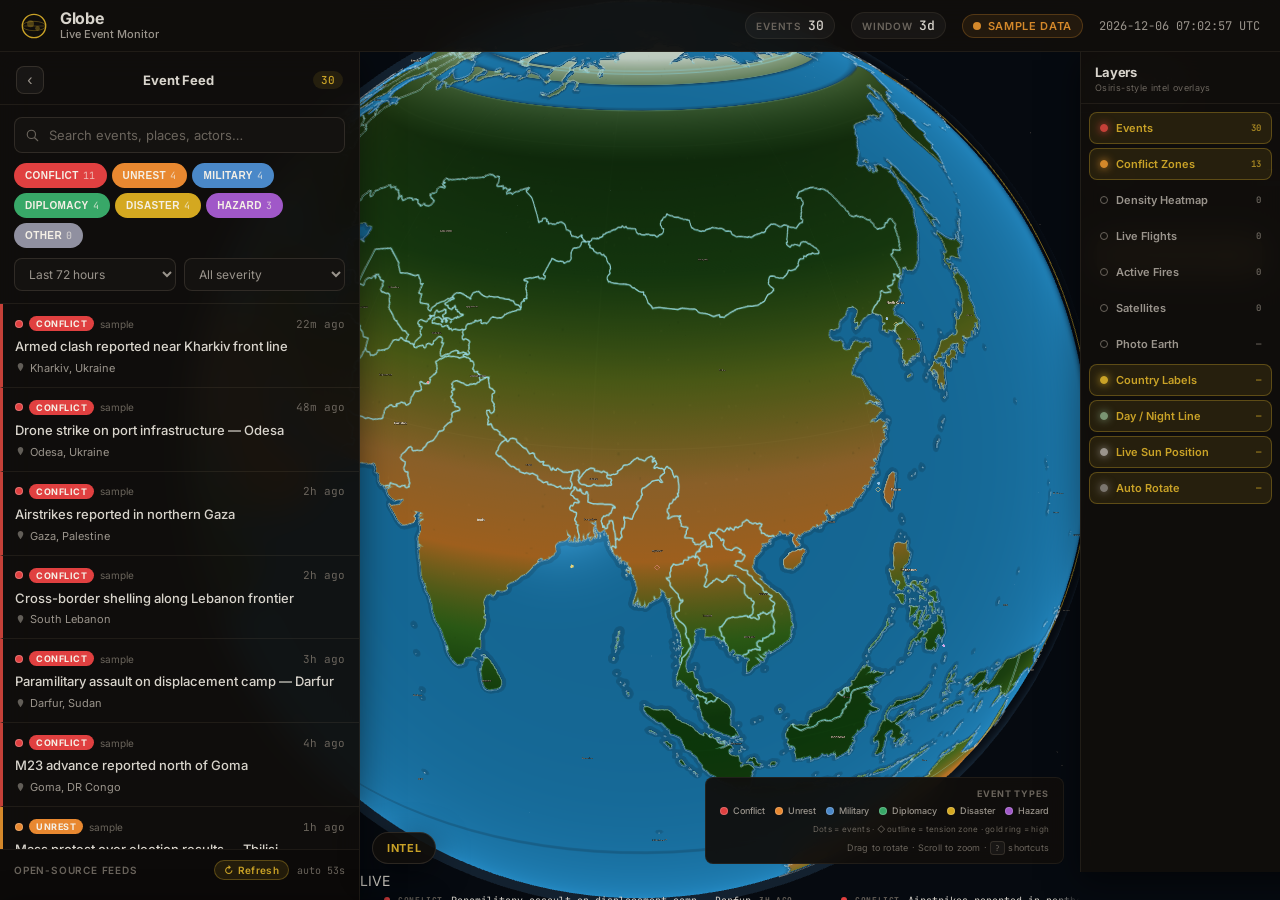
==== index.html @ 586cf048 "Add polish features and Osiris intel backends - Photo earth texture (offline 2K), collapsible feed s" ====
<!DOCTYPE html>
<html lang="en">
<head>
<meta charset="utf-8">
<meta name="viewport" content="width=device-width, initial-scale=1">
<meta name="description" content="Real-time 3D globe tracking global conflicts, disasters, and geopolitical events.">
<meta name="theme-color" content="#0c0b09">
<title>Globe — Live Event Monitor</title>
<link rel="icon" href="data:image/svg+xml,%3Csvg xmlns='http://www.w3.org/2000/svg' viewBox='0 0 32 32'%3E%3Ccircle cx='16' cy='16' r='14' fill='%23141210' stroke='%23b58a3a' stroke-width='1.5'/%3E%3Ccircle cx='12' cy='14' r='5' fill='%233d5a38'/%3E%3Ccircle cx='20' cy='12' r='3' fill='%233d5a38'/%3E%3Ccircle cx='18' cy='20' r='4' fill='%233d5a38'/%3E%3C/svg%3E">
<link rel="preconnect" href="https://fonts.googleapis.com">
<link rel="preconnect" href="https://fonts.gstatic.com" crossorigin>
<link href="https://fonts.googleapis.com/css2?family=Inter:wght@400;500;600;700&family=JetBrains+Mono:wght@400;500&display=swap" rel="stylesheet">
<link rel="stylesheet" href="/static/styles.css">
<script src="/static/vendor/topojson-client.min.js"></script>
<script type="importmap">
{ "imports": { "three": "/static/vendor/three.module.js" } }
</script>
</head>
<body>

<div id="scene"></div>

<header id="topbar">
  <div class="brand">
    <svg class="brand-icon" viewBox="0 0 24 24" aria-hidden="true">
      <circle cx="12" cy="12" r="10" fill="none" stroke="currentColor" stroke-width="1.2"/>
      <ellipse cx="12" cy="12" rx="10" ry="4" fill="none" stroke="currentColor" stroke-width="0.6" opacity="0.5"/>
      <path d="M2 12h20" stroke="currentColor" stroke-width="0.6" opacity="0.4"/>
      <circle cx="9" cy="10" r="3" fill="currentColor" opacity="0.35"/>
      <circle cx="15" cy="14" r="2" fill="currentColor" opacity="0.35"/>
    </svg>
    <div>
      <div id="wordmark">Globe</div>
      <div class="brand-sub">Live Event Monitor</div>
    </div>
  </div>
  <div id="topstats">
    <div class="stat-pill">
      <span class="label">Events</span>
      <b id="stat-count">0</b>
    </div>
    <div class="stat-pill">
      <span class="label">Window</span>
      <b id="stat-window">72h</b>
    </div>
    <div id="conn" class="connecting">
      <span class="dot"></span>
      <span class="conn-label">Connecting…</span>
    </div>
    <div id="clock"></div>
  </div>
</header>

<aside id="feed-panel">
  <div class="panel-head">
    <button id="feed-collapse" class="icon-btn" title="Collapse feed ([)">‹</button>
    <span class="panel-title">Event Feed</span>
    <span id="feed-count" class="panel-badge">0</span>
  </div>
  <div id="feed-controls">
    <div class="search-wrap">
      <svg class="search-icon" viewBox="0 0 20 20" aria-hidden="true"><circle cx="8.5" cy="8.5" r="5.5" fill="none" stroke="currentColor" stroke-width="1.5"/><path d="M13 13l4 4" stroke="currentColor" stroke-width="1.5" stroke-linecap="round"/></svg>
      <input id="search" type="text" placeholder="Search events, places, actors…" spellcheck="false" autocomplete="off">
      <button id="search-clear" class="search-clear" hidden aria-label="Clear search">×</button>
    </div>
    <div class="chip-row" id="cat-chips"></div>
    <div class="select-row">
      <select id="sel-window" title="Time window">
        <option value="6">Last 6 hours</option>
        <option value="24">Last 24 hours</option>
        <option value="72" selected>Last 72 hours</option>
        <option value="168">Last 7 days</option>
      </select>
      <select id="sel-sev" title="Minimum severity">
        <option value="0" selected>All severity</option>
        <option value="0.45">Medium+</option>
        <option value="0.7">High only</option>
      </select>
    </div>
  </div>
  <div id="feed"></div>
  <footer id="ingest-bar">
    <div class="ingest-head">
      <span class="label">Open-source feeds</span>
      <div class="ingest-actions">
        <button id="refresh-now" class="refresh-btn" title="Pull all feeds now (GDELT, USGS, GDACS, RSS)">↻ Refresh</button>
        <span id="refresh-timer" class="refresh-timer">auto 60s</span>
      </div>
    </div>
    <div id="ingest-channels"></div>
  </footer>
</aside>

<aside id="detail">
  <header>
    <span class="panel-title">Event Detail</span>
    <button id="detail-close" title="Close (Esc)">
      <svg viewBox="0 0 20 20" aria-hidden="true"><path d="M5 5l10 10M15 5L5 15" stroke="currentColor" stroke-width="1.5" stroke-linecap="round"/></svg>
    </button>
  </header>
  <div id="detail-body">
    <div id="detail-badges"></div>
    <div id="detail-title"></div>
    <div class="sevbar-wrap">
      <div class="sevbar-labels"><span>Low</span><span id="detail-sev-text">—</span><span>High</span></div>
      <div class="sevbar" id="detail-sev"></div>
    </div>
    <div id="detail-summary"></div>
    <dl class="kv" id="detail-kv"></dl>
    <a id="detail-link" href="#" target="_blank" rel="noopener">
      Read source article
      <svg viewBox="0 0 16 16" aria-hidden="true"><path d="M4 12L12 4M7 4h5v5" fill="none" stroke="currentColor" stroke-width="1.3" stroke-linecap="round" stroke-linejoin="round"/></svg>
    </a>
    <div id="related-block" class="related-block" hidden>
      <div class="related-head">Related Events</div>
      <div id="related-list" class="related-list"></div>
    </div>
  </div>
</aside>

<button id="feed-expand" class="feed-expand" hidden title="Expand feed ([)">› Event Feed</button>

<aside id="intel-panel">
  <div class="intel-head">
    <span class="panel-title">Intel Desk</span>
    <button id="intel-close" class="icon-btn" title="Close">×</button>
  </div>
  <div class="intel-tabs">
    <button class="intel-tab on" data-tab="cctv">CCTV</button>
    <button class="intel-tab" data-tab="youtube">YouTube</button>
    <button class="intel-tab" data-tab="recon">RECON</button>
  </div>
  <div id="intel-cctv" class="intel-pane on">
    <div id="cctv-list" class="intel-list"></div>
    <div id="cctv-viewer" class="intel-viewer">
      <div class="viewer-placeholder">Select a camera feed</div>
    </div>
  </div>
  <div id="intel-youtube" class="intel-pane">
    <div id="youtube-list" class="intel-list"></div>
    <div id="youtube-viewer" class="intel-viewer">
      <div class="viewer-placeholder">Select a live news stream</div>
    </div>
  </div>
  <div id="intel-recon" class="intel-pane">
    <form id="recon-form" class="recon-form">
      <input id="recon-host" type="text" placeholder="hostname or IP" spellcheck="false" autocomplete="off">
      <select id="recon-action">
        <option value="dns">DNS lookup</option>
        <option value="headers">HTTP headers</option>
        <option value="ports">Port scan</option>
        <option value="all">Full recon</option>
      </select>
      <button type="submit">Run</button>
    </form>
    <pre id="recon-output" class="recon-output">Enter a host to probe.</pre>
  </div>
</aside>

<button id="intel-open" class="intel-open" title="Intel desk (i)">Intel</button>

<aside id="layer-panel">
  <div class="layer-head">
    <span class="panel-title">Layers</span>
    <span class="layer-hint">Osiris-style intel overlays</span>
  </div>
  <div id="layer-list"></div>
</aside>

<div id="hud">
  <div id="legend">
    <div class="legend-title">Event Types</div>
    <div class="legend-items legend-cats">
      <span class="leg-item"><i class="swatch cat-conflict"></i> Conflict</span>
      <span class="leg-item"><i class="swatch cat-unrest"></i> Unrest</span>
      <span class="leg-item"><i class="swatch cat-military"></i> Military</span>
      <span class="leg-item"><i class="swatch cat-diplomacy"></i> Diplomacy</span>
      <span class="leg-item"><i class="swatch cat-disaster"></i> Disaster</span>
      <span class="leg-item"><i class="swatch cat-hazard"></i> Hazard</span>
    </div>
    <div class="legend-note">Dots = events · ◇ outline = tension zone · gold ring = high</div>
    <div class="legend-hint">Drag to rotate · Scroll to zoom · <kbd>?</kbd> shortcuts</div>
  </div>
</div>

<div id="ticker-bar">
  <div class="ticker-label">LIVE</div>
  <div class="ticker-track">
    <div id="ticker-content" class="ticker-content"></div>
  </div>
</div>

<div id="shortcuts-modal" hidden>
  <div class="shortcuts-backdrop"></div>
  <div class="shortcuts-card">
    <header>
      <span class="panel-title">Keyboard Shortcuts</span>
      <button id="shortcuts-close" aria-label="Close">×</button>
    </header>
    <dl id="shortcuts-list"></dl>
    <p class="shortcuts-foot">Press <kbd>?</kbd> or <kbd>Esc</kbd> to close</p>
  </div>
</div>

<div id="tooltip">
  <div class="tt-badges"></div>
  <div class="tt-title"></div>
  <div class="tt-meta"></div>
</div>

<div id="loading">
  <div class="loader-ring"></div>
  <div class="loader-text">Initializing globe</div>
  <div class="loader-step" id="loader-step">Loading cartography…</div>
</div>

<script type="module" src="/static/app.js"></script>
</body>
</html>
---- static/styles.css ----
:root {
  --bg: #0c0b09;
  --bg-elevated: #141210;
  --surface: rgba(16, 14, 12, 0.94);
  --surface-solid: #181614;
  --border: rgba(220, 200, 170, 0.08);
  --border-strong: rgba(220, 200, 170, 0.14);
  --text: #d8d4cc;
  --text-secondary: #9a948c;
  --text-faint: #6a645c;
  --accent: #c9a227;
  --accent-dim: rgba(201, 162, 39, 0.12);
  --red: #c44038;
  --orange: #d4882a;
  --live: #6a9a6e;
  --brass: #b58a3a;
  --sans: 'Inter', system-ui, -apple-system, sans-serif;
  --mono: 'JetBrains Mono', ui-monospace, monospace;
  --radius: 8px;
  --radius-pill: 20px;
  --shadow: 0 8px 32px rgba(0, 0, 0, 0.5);
  /* category palette — earth tones, no neon blue/purple */
  --cat-conflict: #e04040;
  --cat-unrest: #e88830;
  --cat-military: #4a88c8;
  --cat-diplomacy: #38a868;
  --cat-disaster: #d4a820;
  --cat-hazard: #a058c8;
  --cat-other: #9090a0;
}

* { margin: 0; padding: 0; box-sizing: border-box; }

html, body {
  height: 100%;
  overflow: hidden;
  background: var(--bg);
  color: var(--text);
  font-family: var(--sans);
  font-size: 14px;
  -webkit-font-smoothing: antialiased;
}

#scene { position: fixed; inset: 0; }
#scene canvas { display: block; cursor: grab; }
#scene canvas:active { cursor: grabbing; }

.label {
  font-size: 10px;
  font-weight: 600;
  letter-spacing: 0.08em;
  text-transform: uppercase;
  color: var(--text-faint);
}

/* ── Header ── */
#topbar {
  position: fixed; top: 0; left: 0; right: 0; height: 52px;
  display: flex; align-items: center; justify-content: space-between;
  padding: 0 20px;
  background: var(--surface);
  backdrop-filter: blur(16px);
  -webkit-backdrop-filter: blur(16px);
  border-bottom: 1px solid var(--border);
  z-index: 20;
}

.brand { display: flex; align-items: center; gap: 12px; }
.brand-icon { width: 28px; height: 28px; color: var(--accent); }
#wordmark { font-size: 16px; font-weight: 700; letter-spacing: -0.02em; color: var(--text); line-height: 1.1; }
.brand-sub { font-size: 11px; color: var(--text-secondary); font-weight: 500; }

#topstats { display: flex; align-items: center; gap: 16px; }
.stat-pill {
  display: flex; align-items: baseline; gap: 6px;
  padding: 4px 10px; border-radius: var(--radius-pill);
  background: rgba(255,255,255,0.04); border: 1px solid var(--border);
}
.stat-pill b { font-family: var(--mono); font-size: 13px; font-weight: 500; color: var(--text); }

#clock {
  font-family: var(--mono); font-size: 12px; color: var(--text-secondary);
  font-variant-numeric: tabular-nums; min-width: 148px; text-align: right;
}

#conn { display: flex; align-items: center; gap: 7px; padding: 4px 10px; border-radius: var(--radius-pill); }
#conn .dot { width: 8px; height: 8px; border-radius: 50%; background: var(--text-faint); flex-shrink: 0; }
#conn .conn-label { font-size: 11px; font-weight: 600; letter-spacing: 0.06em; text-transform: uppercase; color: var(--text-secondary); }
#conn.live { background: rgba(106, 154, 110, 0.1); border: 1px solid rgba(106, 154, 110, 0.28); }
#conn.live .dot { background: var(--live); box-shadow: 0 0 6px rgba(106, 154, 110, 0.5); }
#conn.live .conn-label { color: var(--live); }
#conn.sample { background: rgba(212, 136, 42, 0.1); border: 1px solid rgba(212, 136, 42, 0.28); }
#conn.sample .dot { background: var(--orange); }
#conn.sample .conn-label { color: var(--orange); }
#conn.connecting .dot { animation: pulse 1.4s ease-in-out infinite; }
@keyframes pulse { 0%, 100% { opacity: 0.3; transform: scale(0.85); } 50% { opacity: 1; transform: scale(1); } }

/* ── Feed panel ── */
#feed-panel {
  position: fixed; top: 52px; left: 0; bottom: 0; width: 360px;
  display: flex; flex-direction: column;
  background: var(--surface);
  backdrop-filter: blur(16px);
  -webkit-backdrop-filter: blur(16px);
  border-right: 1px solid var(--border);
  z-index: 10;
  box-shadow: var(--shadow);
  transition: transform 0.28s cubic-bezier(0.4, 0, 0.2, 1);
}
body.feed-collapsed #feed-panel { transform: translateX(-100%); pointer-events: none; }

.icon-btn {
  width: 28px; height: 28px; border-radius: var(--radius);
  border: 1px solid var(--border-strong); background: rgba(255,255,255,0.04);
  color: var(--text-secondary); font-size: 16px; line-height: 1; cursor: pointer;
  flex-shrink: 0;
}
.icon-btn:hover { color: var(--text); background: rgba(255,255,255,0.08); }

.feed-expand {
  position: fixed; top: 64px; left: 0; z-index: 11;
  padding: 8px 12px 8px 8px; border-radius: 0 var(--radius-pill) var(--radius-pill) 0;
  background: var(--surface); border: 1px solid var(--border); border-left: none;
  color: var(--accent); font: inherit; font-size: 11px; font-weight: 600;
  cursor: pointer; box-shadow: var(--shadow);
}
.feed-expand:hover { background: var(--accent-dim); }

.panel-head {
  display: flex; align-items: center; justify-content: space-between;
  padding: 14px 16px 10px;
  border-bottom: 1px solid var(--border);
}
.panel-title { font-size: 13px; font-weight: 700; color: var(--text); letter-spacing: -0.01em; }
.panel-badge {
  font-family: var(--mono); font-size: 11px; font-weight: 500;
  padding: 2px 8px; border-radius: var(--radius-pill);
  background: var(--accent-dim); color: var(--accent);
}

#feed-controls { padding: 12px 14px; border-bottom: 1px solid var(--border); display: flex; flex-direction: column; gap: 10px; }

.search-wrap { position: relative; display: flex; align-items: center; }
.search-icon {
  position: absolute; left: 11px; width: 15px; height: 15px;
  color: var(--text-faint); pointer-events: none;
}
#search {
  width: 100%; padding: 9px 32px 9px 34px;
  border-radius: var(--radius);
  background: var(--bg-elevated); border: 1px solid var(--border-strong);
  color: var(--text); font: inherit; font-size: 13px; outline: none;
  transition: border-color 0.15s, box-shadow 0.15s;
}
#search:focus { border-color: var(--accent); box-shadow: 0 0 0 3px var(--accent-dim); }
#search::placeholder { color: var(--text-faint); }
.search-clear {
  position: absolute; right: 8px;
  width: 22px; height: 22px; border: none; border-radius: 50%;
  background: rgba(255,255,255,0.08); color: var(--text-secondary);
  font-size: 16px; line-height: 1; cursor: pointer;
}
.search-clear:hover { background: rgba(255,255,255,0.1); color: var(--text); }

.chip-row { display: flex; flex-wrap: wrap; gap: 5px; }
.chip {
  padding: 5px 10px; cursor: pointer; user-select: none;
  border-radius: var(--radius-pill);
  border: 1px solid var(--border-strong);
  color: var(--text-secondary);
  font-size: 10px; font-weight: 600; letter-spacing: 0.04em; text-transform: uppercase;
  background: transparent; transition: all 0.15s;
}
.chip:hover { border-color: var(--accent); color: var(--text); }
.chip.on { color: #f5f0e6; border-color: transparent; }
.chip .n { opacity: 0.7; margin-left: 4px; font-family: var(--mono); font-weight: 400; }
.chip[data-cat="conflict"].on { background: var(--cat-conflict); }
.chip[data-cat="unrest"].on { background: var(--cat-unrest); }
.chip[data-cat="military"].on { background: var(--cat-military); }
.chip[data-cat="diplomacy"].on { background: var(--cat-diplomacy); }
.chip[data-cat="disaster"].on { background: var(--cat-disaster); }
.chip[data-cat="hazard"].on { background: var(--cat-hazard); }
.chip[data-cat="other"].on { background: var(--cat-other); }

.select-row { display: flex; gap: 8px; }
.select-row select {
  flex: 1; padding: 7px 10px; border-radius: var(--radius);
  background: var(--bg-elevated); border: 1px solid var(--border-strong);
  color: var(--text-secondary); font: inherit; font-size: 12px; outline: none; cursor: pointer;
}
.select-row select:focus { border-color: var(--accent); }

#feed { flex: 1; overflow-y: auto; overscroll-behavior: contain; }
#feed::-webkit-scrollbar { width: 6px; }
#feed::-webkit-scrollbar-thumb { background: var(--border-strong); border-radius: 3px; }

.feed-item {
  padding: 12px 14px 12px 12px;
  border-bottom: 1px solid var(--border);
  border-left: 3px solid transparent;
  cursor: pointer; transition: background 0.12s;
}
.feed-item:hover { background: rgba(255, 255, 255, 0.03); }
.feed-item.selected { background: var(--accent-dim); border-left-color: var(--accent); }
.feed-item .row-top { display: flex; align-items: center; gap: 6px; margin-bottom: 6px; flex-wrap: wrap; }
.feed-item .cat-badge {
  font-size: 9px; font-weight: 700; letter-spacing: 0.06em; text-transform: uppercase;
  padding: 2px 7px; border-radius: var(--radius-pill); color: #f5f0e6;
}
.feed-item .sev-dot { width: 8px; height: 8px; flex-shrink: 0; border-radius: 50%; border: 1px solid rgba(255,255,255,0.25); }
.ticker-item .t-sev { width: 6px; height: 6px; display: inline-block; border-radius: 50%; }
.feed-item .meta-time { font-size: 11px; color: var(--text-faint); font-family: var(--mono); margin-left: auto; }
.feed-item .meta-src { font-size: 10px; color: var(--text-faint); }
.feed-item .title { font-size: 13px; line-height: 1.45; color: var(--text); font-weight: 500; }
.feed-item .place { font-size: 11px; color: var(--text-secondary); margin-top: 5px; display: flex; align-items: center; gap: 4px; }
.feed-item .place svg { width: 11px; height: 11px; opacity: 0.6; flex-shrink: 0; }
.feed-item.sev-high { border-left-color: var(--red); }
.feed-item.sev-mid { border-left-color: var(--orange); }
.feed-item.sev-low { border-left-color: var(--brass); }

#feed .empty {
  padding: 40px 20px; text-align: center; color: var(--text-faint); font-size: 13px; line-height: 1.6;
}
#feed .empty strong { display: block; color: var(--text-secondary); font-weight: 600; margin-bottom: 4px; }

#ingest-bar {
  padding: 10px 14px 12px;
  border-top: 1px solid var(--border);
  background: rgba(0,0,0,0.2);
}
.ingest-head { display: flex; justify-content: space-between; align-items: center; margin-bottom: 8px; }
.ingest-actions { display: flex; align-items: center; gap: 8px; }
.refresh-btn {
  padding: 3px 9px; border-radius: var(--radius-pill);
  background: rgba(201, 162, 39, 0.12); border: 1px solid rgba(201, 162, 39, 0.35);
  color: var(--accent); font: inherit; font-size: 10px; font-weight: 600;
  letter-spacing: 0.03em; cursor: pointer; transition: all 0.15s;
}
.refresh-btn:hover:not(:disabled) { background: rgba(201, 162, 39, 0.22); border-color: var(--accent); }
.refresh-btn:disabled { opacity: 0.5; cursor: wait; }
.refresh-timer { font-family: var(--mono); font-size: 10px; color: var(--text-faint); }
#ingest-channels { display: flex; gap: 5px; flex-wrap: wrap; }
.ingest-chip {
  font-size: 9px; font-weight: 600; letter-spacing: 0.04em; text-transform: uppercase;
  padding: 3px 7px; border-radius: var(--radius-pill);
  background: rgba(255,255,255,0.04); border: 1px solid var(--border);
  color: var(--text-faint);
}
.ingest-chip.ok { color: var(--live); border-color: rgba(106,154,110,0.35); }
.ingest-chip.err { color: var(--red); border-color: rgba(196,64,56,0.35); }

/* ── Detail panel ── */
#detail {
  position: fixed; top: 52px; right: 200px; bottom: 28px; width: 380px;
  background: var(--surface);
  backdrop-filter: blur(16px);
  -webkit-backdrop-filter: blur(16px);
  border-left: 1px solid var(--border);
  z-index: 15;
  transform: translateX(100%);
  transition: transform 0.28s cubic-bezier(0.4, 0, 0.2, 1);
  display: flex; flex-direction: column;
  box-shadow: var(--shadow);
}
#detail.open { transform: translateX(0); }
#detail header {
  display: flex; align-items: center; justify-content: space-between;
  padding: 14px 16px; border-bottom: 1px solid var(--border);
}
#detail-close {
  width: 32px; height: 32px; border-radius: var(--radius);
  background: rgba(255,255,255,0.05); border: 1px solid var(--border-strong);
  color: var(--text-secondary); cursor: pointer;
  display: flex; align-items: center; justify-content: center;
  transition: all 0.15s;
}
#detail-close svg { width: 16px; height: 16px; }
#detail-close:hover { background: rgba(255,255,255,0.08); color: var(--text); }

#detail-body { padding: 18px 16px; overflow-y: auto; display: flex; flex-direction: column; gap: 16px; flex: 1; }
#detail-badges { display: flex; gap: 6px; flex-wrap: wrap; }
.badge {
  font-size: 10px; font-weight: 700; letter-spacing: 0.05em; text-transform: uppercase;
  padding: 4px 10px; border-radius: var(--radius-pill); color: #f5f0e6;
}
.badge.channel { background: rgba(220,200,170,0.08); color: var(--text-secondary); font-weight: 600; }
#detail-title { font-size: 17px; line-height: 1.4; font-weight: 700; color: var(--text); letter-spacing: -0.02em; }
#detail-summary { font-size: 13px; line-height: 1.65; color: var(--text-secondary); }

.sevbar-wrap { display: flex; flex-direction: column; gap: 5px; }
.sevbar-labels { display: flex; justify-content: space-between; font-size: 10px; color: var(--text-faint); text-transform: uppercase; letter-spacing: 0.06em; }
#detail-sev-text { font-family: var(--mono); font-weight: 500; color: var(--text); }
.sevbar { height: 5px; background: rgba(255,255,255,0.06); border-radius: 3px; position: relative; overflow: hidden; }
.sevbar i { position: absolute; inset: 0 auto 0 0; display: block; border-radius: 3px; transition: width 0.3s ease; }

.kv { display: grid; grid-template-columns: 88px 1fr; gap: 8px 12px; font-size: 12px; }
.kv dt { color: var(--text-faint); text-transform: uppercase; letter-spacing: 0.06em; font-size: 10px; font-weight: 600; padding-top: 2px; }
.kv dd { color: var(--text); word-break: break-word; line-height: 1.4; }

#detail-link {
  display: inline-flex; align-items: center; gap: 8px;
  padding: 10px 16px; margin-top: 4px; align-self: flex-start;
  border-radius: var(--radius);
  background: var(--brass); color: #0c0b09;
  text-decoration: none; font-size: 12px; font-weight: 600;
  transition: background 0.15s, transform 0.1s;
}
#detail-link svg { width: 14px; height: 14px; }
#detail-link:hover { background: var(--accent); transform: translateY(-1px); }

.related-block { border-top: 1px solid var(--border); padding-top: 12px; }
.related-head {
  font-size: 10px; font-weight: 700; letter-spacing: 0.08em;
  text-transform: uppercase; color: var(--text-faint); margin-bottom: 8px;
}
.related-list { display: flex; flex-direction: column; gap: 6px; }
.related-item {
  padding: 8px 10px; border-radius: var(--radius);
  background: rgba(255,255,255,0.03); border: 1px solid var(--border);
  cursor: pointer; transition: background 0.12s;
}
.related-item:hover { background: var(--accent-dim); border-color: rgba(201,162,39,0.25); }
.related-item .r-title { font-size: 11px; font-weight: 600; color: var(--text); line-height: 1.35; }
.related-item .r-meta { font-size: 9px; color: var(--text-faint); margin-top: 3px; font-family: var(--mono); }

/* ── Layer panel (Osiris-style) ── */
#layer-panel {
  position: fixed; top: 52px; right: 0; bottom: 28px; width: 200px;
  display: flex; flex-direction: column;
  background: var(--surface); backdrop-filter: blur(16px);
  border-left: 1px solid var(--border);
  z-index: 15; pointer-events: auto;
}
.layer-head {
  padding: 12px 14px 10px;
  border-bottom: 1px solid var(--border);
  display: flex; flex-direction: column; gap: 2px;
}
.layer-hint { font-size: 9px; color: var(--text-faint); letter-spacing: 0.04em; }
#layer-list {
  padding: 8px; display: flex; flex-direction: column; gap: 4px;
  overflow-y: auto;
}
.layer-btn {
  display: flex; align-items: center; gap: 8px;
  width: 100%; padding: 8px 10px; border-radius: var(--radius);
  background: transparent; border: 1px solid transparent;
  color: var(--text-secondary); font: inherit; font-size: 11px; font-weight: 600;
  cursor: pointer; text-align: left; transition: all 0.15s;
}
.layer-btn:hover { background: rgba(255,255,255,0.04); border-color: var(--border); color: var(--text); }
.layer-btn.on { background: var(--accent-dim); border-color: rgba(201,162,39,0.35); color: var(--accent); }
.layer-dot {
  width: 8px; height: 8px; border-radius: 50%; flex-shrink: 0;
  border: 1.5px solid var(--text-faint); transition: all 0.15s;
}
.layer-btn.on .layer-dot {
  background: currentColor; border-color: currentColor;
  box-shadow: 0 0 8px currentColor;
}
.layer-btn .layer-name { flex: 1; }
.layer-btn .layer-count {
  font-family: var(--mono); font-size: 9px; color: var(--text-faint);
  font-variant-numeric: tabular-nums;
}
.layer-btn.on .layer-count { color: var(--accent); opacity: 0.8; }

/* ── HUD ── */
#hud {
  position: fixed; right: 216px; bottom: 36px; z-index: 5;
  display: flex; flex-direction: column; align-items: flex-end; gap: 10px;
  pointer-events: none;
}
#hud > * { pointer-events: auto; }

#legend {
  padding: 10px 14px; border-radius: var(--radius);
  background: var(--surface); backdrop-filter: blur(12px);
  border: 1px solid var(--border);
  display: flex; flex-direction: column; gap: 6px; align-items: flex-end;
}
.legend-title { font-size: 9px; font-weight: 700; letter-spacing: 0.1em; text-transform: uppercase; color: var(--text-faint); }
.legend-items { display: flex; gap: 10px; flex-wrap: wrap; justify-content: flex-end; }
.legend-cats { margin-bottom: 2px; }
.legend-note { font-size: 8px; color: var(--text-faint); letter-spacing: 0.03em; }
.leg-item { display: flex; align-items: center; gap: 5px; font-size: 9px; color: var(--text-secondary); font-weight: 500; }
.swatch { width: 8px; height: 8px; display: inline-block; flex-shrink: 0; border-radius: 50%; border: 1px solid rgba(255,255,255,0.2); }
.swatch.cat-conflict { background: var(--cat-conflict); }
.swatch.cat-unrest { background: var(--cat-unrest); }
.swatch.cat-military { background: var(--cat-military); }
.swatch.cat-diplomacy { background: var(--cat-diplomacy); }
.swatch.cat-disaster { background: var(--cat-disaster); }
.swatch.cat-hazard { background: var(--cat-hazard); }
.legend-hint { font-size: 9px; color: var(--text-faint); letter-spacing: 0.02em; margin-top: 2px; }
.legend-hint kbd {
  font-family: var(--mono); font-size: 8px; padding: 1px 4px;
  border-radius: 3px; border: 1px solid var(--border-strong);
  background: rgba(255,255,255,0.04);
}

/* ── Intel desk ── */
#intel-panel {
  position: fixed; left: 0; bottom: 28px; width: 420px; max-width: calc(100vw - 220px);
  height: 280px; z-index: 16;
  display: flex; flex-direction: column;
  background: var(--surface); backdrop-filter: blur(16px);
  border: 1px solid var(--border-strong); border-left: none;
  border-radius: 0 var(--radius) 0 0;
  box-shadow: var(--shadow);
  transform: translateY(calc(100% + 28px));
  transition: transform 0.28s cubic-bezier(0.4, 0, 0.2, 1);
}
body.feed-collapsed #intel-panel { left: 0; }
#intel-panel.open { transform: translateY(0); }
.intel-head {
  display: flex; align-items: center; justify-content: space-between;
  padding: 10px 12px; border-bottom: 1px solid var(--border);
}
.intel-tabs { display: flex; gap: 4px; padding: 8px 10px; border-bottom: 1px solid var(--border); }
.intel-tab {
  flex: 1; padding: 6px 8px; border-radius: var(--radius);
  border: 1px solid transparent; background: transparent;
  color: var(--text-secondary); font: inherit; font-size: 10px; font-weight: 700;
  letter-spacing: 0.06em; text-transform: uppercase; cursor: pointer;
}
.intel-tab.on { background: var(--accent-dim); border-color: rgba(201,162,39,0.3); color: var(--accent); }
.intel-pane { display: none; flex: 1; min-height: 0; overflow: hidden; }
.intel-pane.on { display: flex; flex-direction: column; }
#intel-cctv.on, #intel-youtube.on { display: grid; grid-template-columns: 140px 1fr; }
.intel-list { overflow-y: auto; border-right: 1px solid var(--border); }
.intel-list button {
  display: block; width: 100%; text-align: left; padding: 8px 10px;
  border: none; border-bottom: 1px solid var(--border);
  background: transparent; color: var(--text-secondary);
  font: inherit; font-size: 10px; cursor: pointer;
}
.intel-list button:hover { background: rgba(255,255,255,0.04); color: var(--text); }
.intel-list button.on { background: var(--accent-dim); color: var(--accent); }
.intel-viewer { position: relative; background: #000; min-height: 0; }
.intel-viewer iframe { width: 100%; height: 100%; border: none; }
.viewer-placeholder {
  position: absolute; inset: 0; display: flex; align-items: center; justify-content: center;
  font-size: 11px; color: var(--text-faint);
}
.recon-form {
  display: flex; gap: 6px; padding: 10px; border-bottom: 1px solid var(--border);
}
.recon-form input, .recon-form select {
  flex: 1; padding: 7px 10px; border-radius: var(--radius);
  background: var(--bg-elevated); border: 1px solid var(--border-strong);
  color: var(--text); font: inherit; font-size: 12px;
}
.recon-form button {
  padding: 7px 14px; border-radius: var(--radius); border: none;
  background: var(--brass); color: #0c0b09; font: inherit; font-size: 11px; font-weight: 700; cursor: pointer;
}
.recon-output {
  flex: 1; margin: 0; padding: 10px 12px; overflow: auto;
  font-family: var(--mono); font-size: 10px; line-height: 1.5;
  color: var(--text-secondary); white-space: pre-wrap; word-break: break-word;
}
.intel-open {
  position: fixed; left: 372px; bottom: 36px; z-index: 14;
  padding: 8px 14px; border-radius: var(--radius-pill);
  background: var(--surface); border: 1px solid var(--border-strong);
  color: var(--accent); font: inherit; font-size: 11px; font-weight: 700;
  letter-spacing: 0.06em; text-transform: uppercase; cursor: pointer;
  box-shadow: var(--shadow);
}
body.feed-collapsed .intel-open { left: 12px; }
.intel-open:hover { background: var(--accent-dim); }

/* ── News ticker ── */
#ticker-bar {
  position: fixed; left: 360px; right: 200px; bottom: 0; height: 28px;
  transition: left 0.28s cubic-bezier(0.4, 0, 0.2, 1);
}
body.feed-collapsed #ticker-bar { left: 0; }
  display: flex; align-items: stretch;
  background: rgba(8, 7, 6, 0.94); backdrop-filter: blur(12px);
  border-top: 1px solid rgba(201, 162, 39, 0.25);
  z-index: 18; overflow: hidden;
}
.ticker-label {
  flex-shrink: 0; display: flex; align-items: center;
  padding: 0 12px; font-size: 9px; font-weight: 700; letter-spacing: 0.12em;
  color: var(--accent); border-right: 1px solid rgba(201, 162, 39, 0.2);
  background: rgba(0,0,0,0.35);
}
.ticker-track {
  flex: 1; overflow: hidden;
  mask-image: linear-gradient(to right, transparent, black 4%, black 96%, transparent);
}
.ticker-content {
  display: inline-flex; align-items: center; height: 100%;
  white-space: nowrap; animation: ticker-scroll 80s linear infinite;
  font-family: var(--mono); font-size: 10px; color: var(--text-secondary);
}
.ticker-content:hover { animation-play-state: paused; }
.ticker-item {
  display: inline-flex; align-items: center; gap: 8px; padding: 0 24px;
}
.ticker-item .t-sev {
  width: 6px; height: 6px; border-radius: 50%; flex-shrink: 0;
}
.ticker-item .t-cat {
  font-size: 8px; font-weight: 700; letter-spacing: 0.08em;
  text-transform: uppercase; color: var(--text-faint);
}
.ticker-item .t-title { color: var(--text); }
@keyframes ticker-scroll {
  0% { transform: translateX(0); }
  100% { transform: translateX(-50%); }
}

/* ── Shortcuts modal ── */
#shortcuts-modal {
  position: fixed; inset: 0; z-index: 60;
  display: flex; align-items: center; justify-content: center;
}
#shortcuts-modal[hidden] { display: none; }
.shortcuts-backdrop {
  position: absolute; inset: 0;
  background: rgba(8, 7, 6, 0.75); backdrop-filter: blur(4px);
}
.shortcuts-card {
  position: relative; width: 340px; max-width: calc(100vw - 32px);
  background: var(--surface-solid); border: 1px solid var(--border-strong);
  border-radius: var(--radius); box-shadow: var(--shadow);
  padding: 18px 20px;
}
.shortcuts-card header {
  display: flex; align-items: center; justify-content: space-between;
  margin-bottom: 14px;
}
#shortcuts-close {
  width: 28px; height: 28px; border-radius: var(--radius);
  border: 1px solid var(--border-strong); background: rgba(255,255,255,0.04);
  color: var(--text-secondary); font-size: 18px; cursor: pointer;
}
#shortcuts-close:hover { color: var(--text); }
#shortcuts-list {
  display: grid; grid-template-columns: auto 1fr; gap: 8px 16px;
  font-size: 12px;
}
#shortcuts-list dt { margin: 0; }
#shortcuts-list dt kbd {
  font-family: var(--mono); font-size: 10px; font-weight: 600;
  padding: 3px 8px; border-radius: 4px;
  border: 1px solid var(--border-strong); background: rgba(255,255,255,0.04);
  color: var(--accent);
}
#shortcuts-list dd { margin: 0; color: var(--text-secondary); padding-top: 2px; }
.shortcuts-foot {
  margin-top: 14px; text-align: center;
  font-size: 10px; color: var(--text-faint); font-family: var(--mono);
}
.shortcuts-foot kbd {
  font-size: 9px; padding: 1px 5px; border-radius: 3px;
  border: 1px solid var(--border); background: rgba(255,255,255,0.03);
}

/* Zone tooltip variant */
#tooltip.zone-tip .tt-title { color: var(--accent); }

/* ── Tooltip ── */
#tooltip {
  position: fixed; z-index: 30; pointer-events: none;
  max-width: 320px; padding: 10px 12px;
  background: rgba(12, 11, 9, 0.96); backdrop-filter: blur(8px);
  border: 1px solid var(--border-strong); border-radius: var(--radius);
  box-shadow: var(--shadow);
  opacity: 0; transform: translateY(4px);
  transition: opacity 0.12s, transform 0.12s;
}
#tooltip.visible { opacity: 1; transform: translateY(0); }
#tooltip .tt-badges { display: flex; gap: 5px; margin-bottom: 5px; }
#tooltip .tt-title { font-size: 12px; font-weight: 600; color: var(--text); line-height: 1.4; }
#tooltip .tt-meta { font-size: 10px; color: var(--text-faint); margin-top: 4px; font-family: var(--mono); }

/* ── Loading ── */
#loading {
  position: fixed; inset: 0; z-index: 50;
  display: flex; flex-direction: column; align-items: center; justify-content: center; gap: 16px;
  background: var(--bg);
  transition: opacity 0.5s ease;
}
#loading.done { opacity: 0; pointer-events: none; }
.loader-ring {
  width: 40px; height: 40px;
  border: 2px solid var(--border-strong);
  border-top-color: var(--accent);
  border-radius: 50%;
  animation: spin 0.8s linear infinite;
}
@keyframes spin { to { transform: rotate(360deg); } }
.loader-text { font-size: 14px; font-weight: 600; color: var(--text); letter-spacing: -0.01em; }
.loader-step { font-size: 11px; color: var(--text-faint); font-family: var(--mono); }

/* ── Category colors (shared) ── */
.cat-conflict { background: var(--cat-conflict); }
.cat-unrest { background: var(--cat-unrest); }
.cat-military { background: var(--cat-military); }
.cat-diplomacy { background: var(--cat-diplomacy); }
.cat-disaster { background: var(--cat-disaster); }
.cat-hazard { background: var(--cat-hazard); }
.cat-other { background: var(--cat-other); }

@media (max-width: 900px) {
  #feed-panel { width: 300px; }
  #detail { width: 100%; max-width: 360px; }
  .stat-pill .label { display: none; }
  #clock { display: none; }
  #layer-panel { width: 160px; }
  #ticker-bar { left: 300px; right: 160px; }
  body.feed-collapsed #ticker-bar { left: 0; }
  #hud { right: 172px; }
  .intel-open { left: 312px; }
  #intel-panel { width: 100%; max-width: calc(100vw - 180px); }
}
@media (max-width: 600px) {
  #feed-panel { width: 100%; max-width: 320px; }
  #layer-panel { display: none; }
  #ticker-bar { left: 0; right: 0; }
  #hud { right: 8px; bottom: 36px; }
}
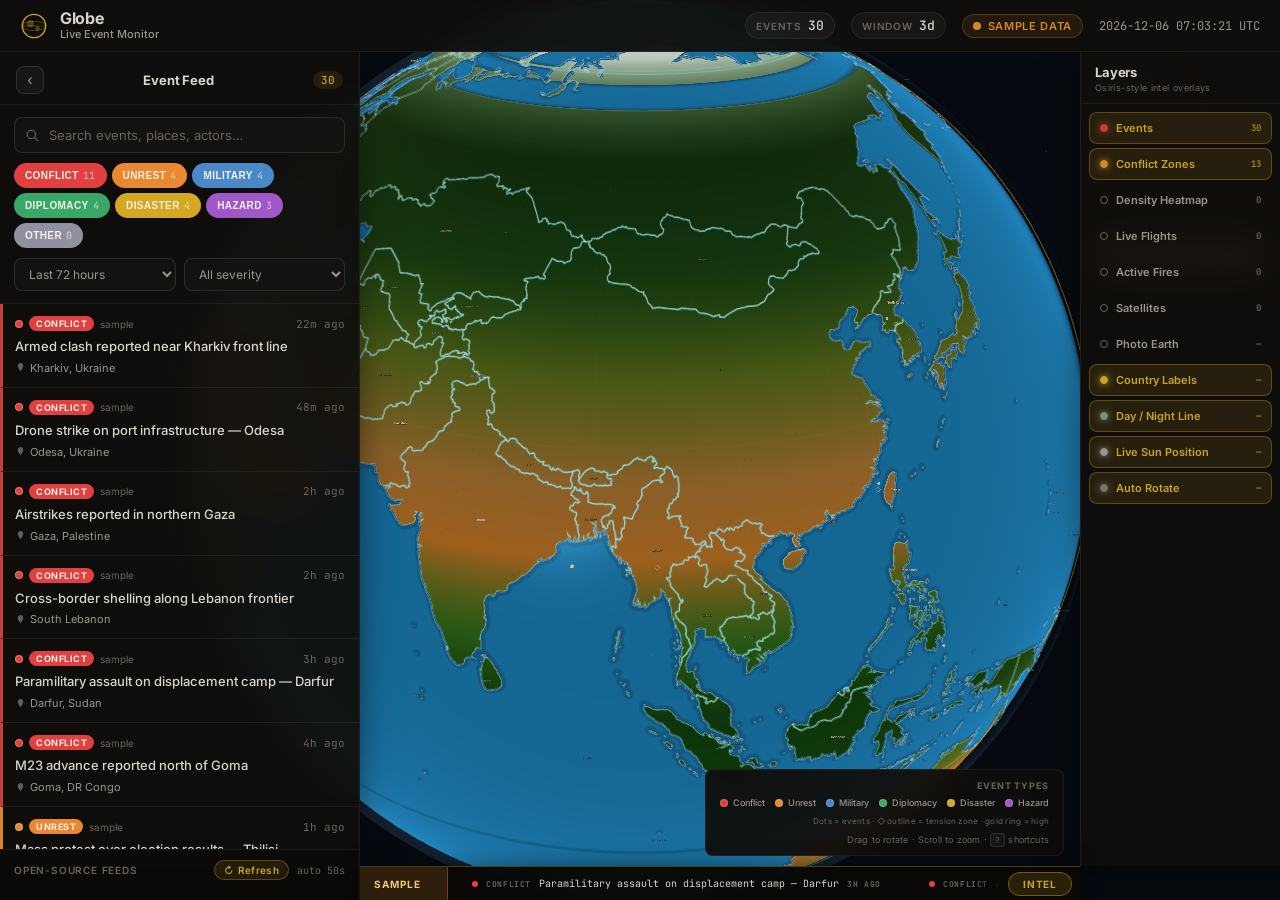
==== commit c2779bb9: "Fix bottom ticker layout and clarify headline label Repair broken ticker-bar CSS that dropped styles" ====
--- a/index.html
+++ b/index.html
@@ -157,8 +157,6 @@
   </div>
 </aside>
 
-<button id="intel-open" class="intel-open" title="Intel desk (i)">Intel</button>
-
 <aside id="layer-panel">
   <div class="layer-head">
     <span class="panel-title">Layers</span>
@@ -184,10 +182,11 @@
 </div>
 
 <div id="ticker-bar">
-  <div class="ticker-label">LIVE</div>
+  <div class="ticker-label" id="ticker-mode" title="Scrolling headlines from your filtered events">Headlines</div>
   <div class="ticker-track">
     <div id="ticker-content" class="ticker-content"></div>
   </div>
+  <button id="intel-open" class="ticker-intel-btn" title="Intel desk — CCTV, YouTube, RECON (i)">Intel</button>
 </div>
 
 <div id="shortcuts-modal" hidden>
--- a/static/styles.css
+++ b/static/styles.css
@@ -19,6 +19,7 @@
   --radius: 8px;
   --radius-pill: 20px;
   --shadow: 0 8px 32px rgba(0, 0, 0, 0.5);
+  --bottom-bar: 34px;
   /* category palette — earth tones, no neon blue/purple */
   --cat-conflict: #e04040;
   --cat-unrest: #e88830;
@@ -251,7 +252,7 @@
 
 /* ── Detail panel ── */
 #detail {
-  position: fixed; top: 52px; right: 200px; bottom: 28px; width: 380px;
+  position: fixed; top: 52px; right: 200px; bottom: var(--bottom-bar); width: 380px;
   background: var(--surface);
   backdrop-filter: blur(16px);
   -webkit-backdrop-filter: blur(16px);
@@ -325,7 +326,7 @@
 
 /* ── Layer panel (Osiris-style) ── */
 #layer-panel {
-  position: fixed; top: 52px; right: 0; bottom: 28px; width: 200px;
+  position: fixed; top: 52px; right: 0; bottom: var(--bottom-bar); width: 200px;
   display: flex; flex-direction: column;
   background: var(--surface); backdrop-filter: blur(16px);
   border-left: 1px solid var(--border);
@@ -367,7 +368,7 @@
 
 /* ── HUD ── */
 #hud {
-  position: fixed; right: 216px; bottom: 36px; z-index: 5;
+  position: fixed; right: 216px; bottom: calc(var(--bottom-bar) + 10px); z-index: 5;
   display: flex; flex-direction: column; align-items: flex-end; gap: 10px;
   pointer-events: none;
 }
@@ -400,14 +401,14 @@
 
 /* ── Intel desk ── */
 #intel-panel {
-  position: fixed; left: 0; bottom: 28px; width: 420px; max-width: calc(100vw - 220px);
+  position: fixed; left: 0; bottom: var(--bottom-bar); width: 420px; max-width: calc(100vw - 220px);
   height: 280px; z-index: 16;
   display: flex; flex-direction: column;
   background: var(--surface); backdrop-filter: blur(16px);
   border: 1px solid var(--border-strong); border-left: none;
   border-radius: 0 var(--radius) 0 0;
   box-shadow: var(--shadow);
-  transform: translateY(calc(100% + 28px));
+  transform: translateY(calc(100% + var(--bottom-bar)));
   transition: transform 0.28s cubic-bezier(0.4, 0, 0.2, 1);
 }
 body.feed-collapsed #intel-panel { left: 0; }
@@ -459,34 +460,43 @@
   font-family: var(--mono); font-size: 10px; line-height: 1.5;
   color: var(--text-secondary); white-space: pre-wrap; word-break: break-word;
 }
-.intel-open {
-  position: fixed; left: 372px; bottom: 36px; z-index: 14;
-  padding: 8px 14px; border-radius: var(--radius-pill);
-  background: var(--surface); border: 1px solid var(--border-strong);
-  color: var(--accent); font: inherit; font-size: 11px; font-weight: 700;
-  letter-spacing: 0.06em; text-transform: uppercase; cursor: pointer;
-  box-shadow: var(--shadow);
-}
-body.feed-collapsed .intel-open { left: 12px; }
-.intel-open:hover { background: var(--accent-dim); }
-
-/* ── News ticker ── */
+/* ── News ticker (bottom chrome) ── */
 #ticker-bar {
-  position: fixed; left: 360px; right: 200px; bottom: 0; height: 28px;
+  position: fixed; left: 360px; right: 200px; bottom: 0;
+  height: var(--bottom-bar);
+  display: flex; align-items: stretch;
+  background: rgba(10, 9, 7, 0.97); backdrop-filter: blur(14px);
+  -webkit-backdrop-filter: blur(14px);
+  border-top: 1px solid rgba(201, 162, 39, 0.35);
+  z-index: 25; overflow: hidden;
+  box-shadow: 0 -4px 20px rgba(0, 0, 0, 0.35);
   transition: left 0.28s cubic-bezier(0.4, 0, 0.2, 1);
 }
 body.feed-collapsed #ticker-bar { left: 0; }
-  display: flex; align-items: stretch;
-  background: rgba(8, 7, 6, 0.94); backdrop-filter: blur(12px);
-  border-top: 1px solid rgba(201, 162, 39, 0.25);
-  z-index: 18; overflow: hidden;
-}
+
 .ticker-label {
   flex-shrink: 0; display: flex; align-items: center;
-  padding: 0 12px; font-size: 9px; font-weight: 700; letter-spacing: 0.12em;
-  color: var(--accent); border-right: 1px solid rgba(201, 162, 39, 0.2);
-  background: rgba(0,0,0,0.35);
-}
+  padding: 0 14px; min-width: 88px;
+  font-size: 10px; font-weight: 700; letter-spacing: 0.1em;
+  text-transform: uppercase;
+  color: #f0e6d0;
+  border-right: 1px solid rgba(201, 162, 39, 0.3);
+  background: rgba(201, 162, 39, 0.14);
+}
+.ticker-label.mode-live { color: #b8e8bc; background: rgba(106, 154, 110, 0.18); border-right-color: rgba(106, 154, 110, 0.35); }
+.ticker-label.mode-sample { color: #f0c878; background: rgba(212, 136, 42, 0.18); border-right-color: rgba(212, 136, 42, 0.35); }
+.ticker-label.mode-connecting { color: var(--text-secondary); background: rgba(255,255,255,0.04); }
+
+.ticker-intel-btn {
+  flex-shrink: 0; align-self: center;
+  margin: 0 8px; padding: 5px 14px;
+  border-radius: var(--radius-pill);
+  border: 1px solid rgba(201, 162, 39, 0.45);
+  background: rgba(201, 162, 39, 0.16);
+  color: var(--accent); font: inherit; font-size: 10px; font-weight: 700;
+  letter-spacing: 0.08em; text-transform: uppercase; cursor: pointer;
+}
+.ticker-intel-btn:hover { background: rgba(201, 162, 39, 0.28); color: #f0e6d0; }
 .ticker-track {
   flex: 1; overflow: hidden;
   mask-image: linear-gradient(to right, transparent, black 4%, black 96%, transparent);
@@ -615,7 +625,6 @@
   #ticker-bar { left: 300px; right: 160px; }
   body.feed-collapsed #ticker-bar { left: 0; }
   #hud { right: 172px; }
-  .intel-open { left: 312px; }
   #intel-panel { width: 100%; max-width: calc(100vw - 180px); }
 }
 @media (max-width: 600px) {
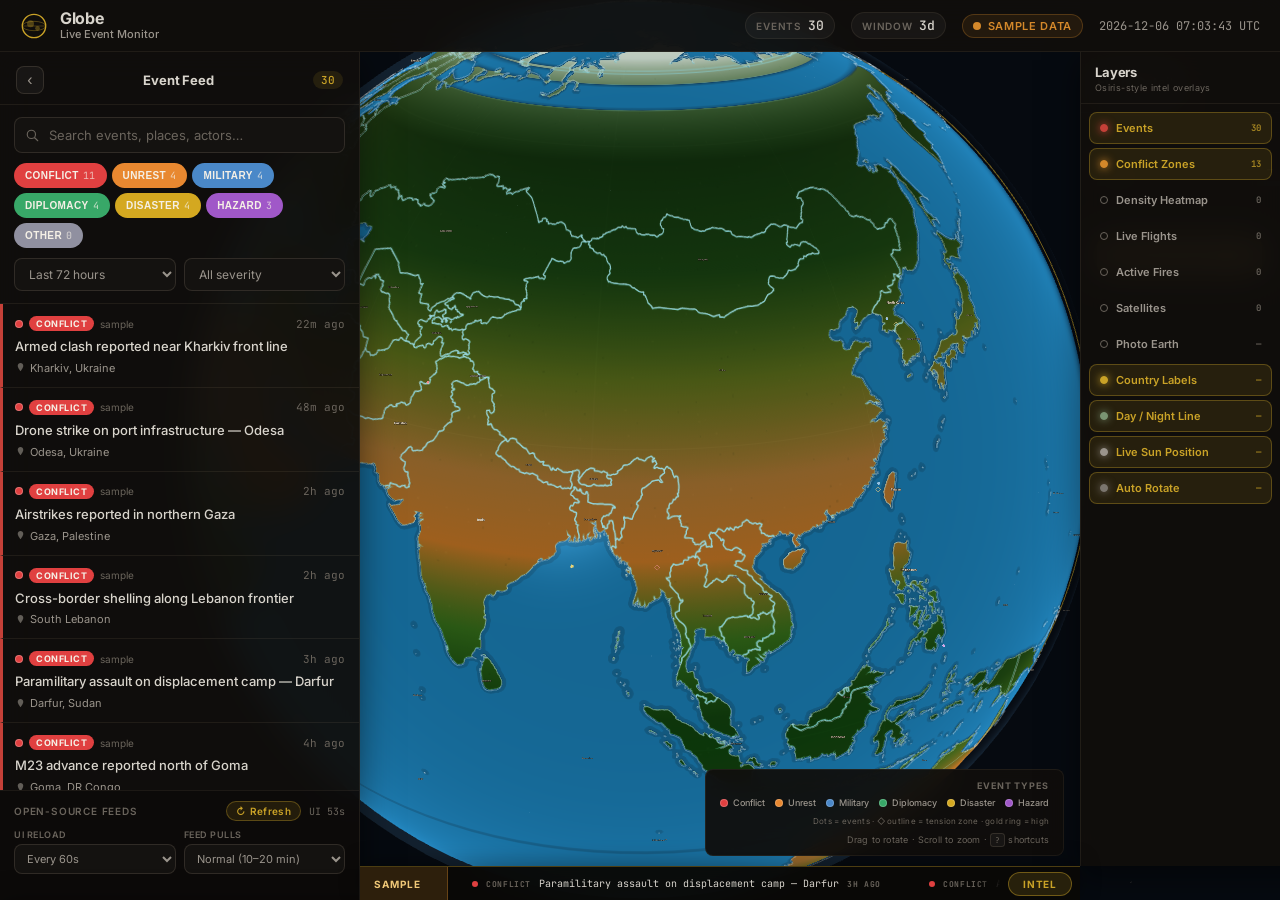
==== commit 2a1faaa4: "Add UI controls for poll interval and feed pull cadence - UI reload selector (30s–5min, persisted in" ====
--- a/index.html
+++ b/index.html
@@ -87,7 +87,27 @@
         <span id="refresh-timer" class="refresh-timer">auto 60s</span>
       </div>
     </div>
+    <div class="cadence-row">
+      <label class="cadence-field">
+        <span class="cadence-label">UI reload</span>
+        <select id="sel-ui-poll" title="How often the browser re-reads the local database">
+          <option value="30">Every 30s</option>
+          <option value="60" selected>Every 60s</option>
+          <option value="120">Every 2 min</option>
+          <option value="300">Every 5 min</option>
+        </select>
+      </label>
+      <label class="cadence-field">
+        <span class="cadence-label">Feed pulls</span>
+        <select id="sel-ingest-preset" title="How often the server fetches external feeds">
+          <option value="fast">Fast (5–10 min)</option>
+          <option value="normal" selected>Normal (10–20 min)</option>
+          <option value="slow">Slow (20–45 min)</option>
+        </select>
+      </label>
+    </div>
     <div id="ingest-channels"></div>
+    <div id="ingest-cadence-hint" class="ingest-cadence-hint"></div>
   </footer>
 </aside>
 
--- a/static/styles.css
+++ b/static/styles.css
@@ -240,6 +240,26 @@
 .refresh-btn:hover:not(:disabled) { background: rgba(201, 162, 39, 0.22); border-color: var(--accent); }
 .refresh-btn:disabled { opacity: 0.5; cursor: wait; }
 .refresh-timer { font-family: var(--mono); font-size: 10px; color: var(--text-faint); }
+.cadence-row {
+  display: flex; gap: 8px; margin-bottom: 8px;
+}
+.cadence-field {
+  flex: 1; display: flex; flex-direction: column; gap: 4px; min-width: 0;
+}
+.cadence-label {
+  font-size: 9px; font-weight: 600; letter-spacing: 0.06em;
+  text-transform: uppercase; color: var(--text-faint);
+}
+.cadence-field select {
+  width: 100%; padding: 6px 8px; border-radius: var(--radius);
+  background: var(--bg-elevated); border: 1px solid var(--border-strong);
+  color: var(--text-secondary); font: inherit; font-size: 11px; cursor: pointer;
+}
+.cadence-field select:focus { border-color: var(--accent); outline: none; }
+.ingest-cadence-hint {
+  margin-top: 6px; font-size: 9px; line-height: 1.45;
+  color: var(--text-faint); font-family: var(--mono);
+}
 #ingest-channels { display: flex; gap: 5px; flex-wrap: wrap; }
 .ingest-chip {
   font-size: 9px; font-weight: 600; letter-spacing: 0.04em; text-transform: uppercase;
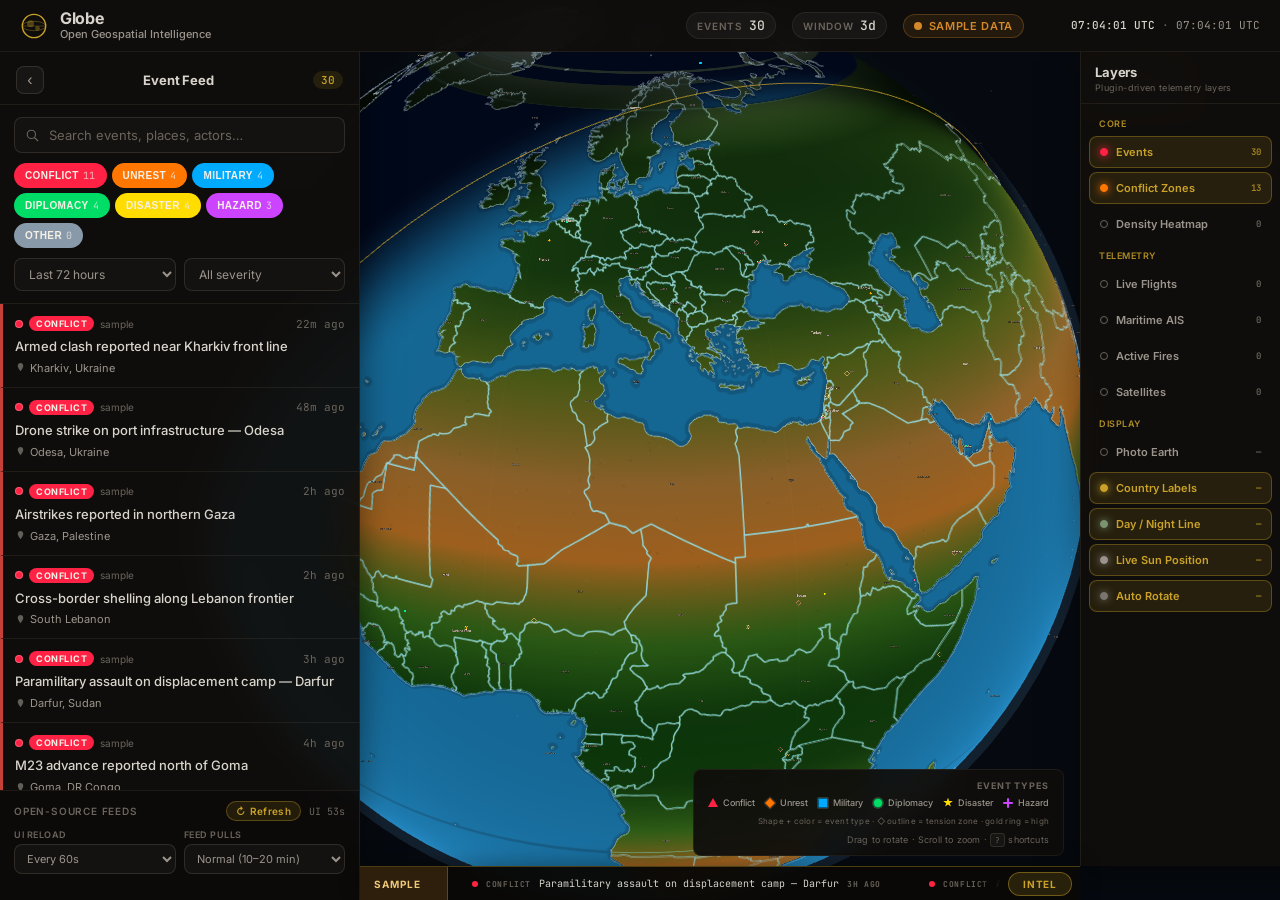
==== commit 15d78053: "WIP: local intel/cctv changes" ====
--- a/index.html
+++ b/index.html
@@ -3,9 +3,9 @@
 <head>
 <meta charset="utf-8">
 <meta name="viewport" content="width=device-width, initial-scale=1">
-<meta name="description" content="Real-time 3D globe tracking global conflicts, disasters, and geopolitical events.">
+<meta name="description" content="Open geospatial intelligence — events, telemetry, OSINT & conflict-zone monitoring on a 3D globe.">
 <meta name="theme-color" content="#0c0b09">
-<title>Globe — Live Event Monitor</title>
+<title>Globe — Open Geospatial Intelligence</title>
 <link rel="icon" href="data:image/svg+xml,%3Csvg xmlns='http://www.w3.org/2000/svg' viewBox='0 0 32 32'%3E%3Ccircle cx='16' cy='16' r='14' fill='%23141210' stroke='%23b58a3a' stroke-width='1.5'/%3E%3Ccircle cx='12' cy='14' r='5' fill='%233d5a38'/%3E%3Ccircle cx='20' cy='12' r='3' fill='%233d5a38'/%3E%3Ccircle cx='18' cy='20' r='4' fill='%233d5a38'/%3E%3C/svg%3E">
 <link rel="preconnect" href="https://fonts.googleapis.com">
 <link rel="preconnect" href="https://fonts.gstatic.com" crossorigin>
@@ -31,7 +31,7 @@
     </svg>
     <div>
       <div id="wordmark">Globe</div>
-      <div class="brand-sub">Live Event Monitor</div>
+      <div class="brand-sub">Open Geospatial Intelligence</div>
     </div>
   </div>
   <div id="topstats">
@@ -127,10 +127,7 @@
     </div>
     <div id="detail-summary"></div>
     <dl class="kv" id="detail-kv"></dl>
-    <a id="detail-link" href="#" target="_blank" rel="noopener">
-      Read source article
-      <svg viewBox="0 0 16 16" aria-hidden="true"><path d="M4 12L12 4M7 4h5v5" fill="none" stroke="currentColor" stroke-width="1.3" stroke-linecap="round" stroke-linejoin="round"/></svg>
-    </a>
+    <div id="detail-actions" class="detail-actions"></div>
     <div id="related-block" class="related-block" hidden>
       <div class="related-head">Related Events</div>
       <div id="related-list" class="related-list"></div>
@@ -143,23 +140,40 @@
 <aside id="intel-panel">
   <div class="intel-head">
     <span class="panel-title">Intel Desk</span>
+    <span class="intel-sub">Plugin-driven · WWV + Globe unified</span>
     <button id="intel-close" class="icon-btn" title="Close">×</button>
   </div>
   <div class="intel-tabs">
     <button class="intel-tab on" data-tab="cctv">CCTV</button>
     <button class="intel-tab" data-tab="youtube">YouTube</button>
+    <button class="intel-tab" data-tab="osint">OSINT</button>
     <button class="intel-tab" data-tab="recon">RECON</button>
   </div>
   <div id="intel-cctv" class="intel-pane on">
     <div id="cctv-list" class="intel-list"></div>
     <div id="cctv-viewer" class="intel-viewer">
-      <div class="viewer-placeholder">Select a camera feed</div>
+      <div class="viewer-placeholder">Verified live streams — Ukraine &amp; Middle East</div>
     </div>
   </div>
   <div id="intel-youtube" class="intel-pane">
     <div id="youtube-list" class="intel-list"></div>
     <div id="youtube-viewer" class="intel-viewer">
       <div class="viewer-placeholder">Select a live news stream</div>
+    </div>
+  </div>
+  <div id="intel-osint" class="intel-pane">
+    <div class="osint-body">
+      <p class="osint-lead">WWV-style image geolocation — extract GPS from photos or pin coordinates on the globe.</p>
+      <label class="osint-upload">
+        <span>Upload image (JPEG EXIF)</span>
+        <input id="osint-file" type="file" accept="image/jpeg,image/jpg">
+      </label>
+      <div class="osint-coords">
+        <input id="osint-lat" type="text" placeholder="Latitude" spellcheck="false" autocomplete="off">
+        <input id="osint-lon" type="text" placeholder="Longitude" spellcheck="false" autocomplete="off">
+        <button id="osint-place" type="button">Pin on globe</button>
+      </div>
+      <pre id="osint-result" class="osint-result">Drop an image or enter coordinates.</pre>
     </div>
   </div>
   <div id="intel-recon" class="intel-pane">
@@ -180,7 +194,7 @@
 <aside id="layer-panel">
   <div class="layer-head">
     <span class="panel-title">Layers</span>
-    <span class="layer-hint">Osiris-style intel overlays</span>
+    <span class="layer-hint">Plugin-driven telemetry layers</span>
   </div>
   <div id="layer-list"></div>
 </aside>
@@ -189,14 +203,14 @@
   <div id="legend">
     <div class="legend-title">Event Types</div>
     <div class="legend-items legend-cats">
-      <span class="leg-item"><i class="swatch cat-conflict"></i> Conflict</span>
-      <span class="leg-item"><i class="swatch cat-unrest"></i> Unrest</span>
-      <span class="leg-item"><i class="swatch cat-military"></i> Military</span>
-      <span class="leg-item"><i class="swatch cat-diplomacy"></i> Diplomacy</span>
-      <span class="leg-item"><i class="swatch cat-disaster"></i> Disaster</span>
-      <span class="leg-item"><i class="swatch cat-hazard"></i> Hazard</span>
-    </div>
-    <div class="legend-note">Dots = events · ◇ outline = tension zone · gold ring = high</div>
+      <span class="leg-item"><i class="swatch shape-triangle cat-conflict"></i> Conflict</span>
+      <span class="leg-item"><i class="swatch shape-diamond cat-unrest"></i> Unrest</span>
+      <span class="leg-item"><i class="swatch shape-square cat-military"></i> Military</span>
+      <span class="leg-item"><i class="swatch shape-circle cat-diplomacy"></i> Diplomacy</span>
+      <span class="leg-item"><i class="swatch shape-star cat-disaster"></i> Disaster</span>
+      <span class="leg-item"><i class="swatch shape-cross cat-hazard"></i> Hazard</span>
+    </div>
+    <div class="legend-note">Shape + color = event type · ◇ outline = tension zone · gold ring = high</div>
     <div class="legend-hint">Drag to rotate · Scroll to zoom · <kbd>?</kbd> shortcuts</div>
   </div>
 </div>
@@ -233,6 +247,6 @@
   <div class="loader-step" id="loader-step">Loading cartography…</div>
 </div>
 
-<script type="module" src="/static/app.js"></script>
+<script type="module" src="/static/app.js?v=14"></script>
 </body>
 </html>
--- a/static/styles.css
+++ b/static/styles.css
@@ -20,14 +20,14 @@
   --radius-pill: 20px;
   --shadow: 0 8px 32px rgba(0, 0, 0, 0.5);
   --bottom-bar: 34px;
-  /* category palette — earth tones, no neon blue/purple */
-  --cat-conflict: #e04040;
-  --cat-unrest: #e88830;
-  --cat-military: #4a88c8;
-  --cat-diplomacy: #38a868;
-  --cat-disaster: #d4a820;
-  --cat-hazard: #a058c8;
-  --cat-other: #9090a0;
+  /* category palette — high-contrast hues, distinct per type */
+  --cat-conflict: #ff2244;
+  --cat-unrest: #ff7700;
+  --cat-military: #00aaff;
+  --cat-diplomacy: #00dd66;
+  --cat-disaster: #ffdd00;
+  --cat-hazard: #cc44ff;
+  --cat-other: #8899aa;
 }
 
 * { margin: 0; padding: 0; box-sizing: border-box; }
@@ -80,9 +80,13 @@
 .stat-pill b { font-family: var(--mono); font-size: 13px; font-weight: 500; color: var(--text); }
 
 #clock {
-  font-family: var(--mono); font-size: 12px; color: var(--text-secondary);
-  font-variant-numeric: tabular-nums; min-width: 148px; text-align: right;
-}
+  font-family: var(--mono); font-size: 11px; color: var(--text-secondary);
+  font-variant-numeric: tabular-nums; min-width: 220px; text-align: right;
+  line-height: 1.35; white-space: nowrap;
+}
+#clock .clock-local { color: var(--text); font-weight: 500; }
+#clock .clock-sep { color: var(--text-faint); }
+#clock .clock-utc { color: var(--text-secondary); }
 
 #conn { display: flex; align-items: center; gap: 7px; padding: 4px 10px; border-radius: var(--radius-pill); }
 #conn .dot { width: 8px; height: 8px; border-radius: 50%; background: var(--text-faint); flex-shrink: 0; }
@@ -318,16 +322,30 @@
 .kv dt { color: var(--text-faint); text-transform: uppercase; letter-spacing: 0.06em; font-size: 10px; font-weight: 600; padding-top: 2px; }
 .kv dd { color: var(--text); word-break: break-word; line-height: 1.4; }
 
-#detail-link {
-  display: inline-flex; align-items: center; gap: 8px;
-  padding: 10px 16px; margin-top: 4px; align-self: flex-start;
-  border-radius: var(--radius);
-  background: var(--brass); color: #0c0b09;
-  text-decoration: none; font-size: 12px; font-weight: 600;
-  transition: background 0.15s, transform 0.1s;
-}
-#detail-link svg { width: 14px; height: 14px; }
-#detail-link:hover { background: var(--accent); transform: translateY(-1px); }
+.detail-actions {
+  display: flex; flex-wrap: wrap; gap: 8px; margin-top: 4px;
+}
+.detail-action {
+  display: inline-flex; align-items: center; justify-content: center;
+  padding: 8px 12px; border-radius: var(--radius);
+  border: 1px solid var(--border-strong);
+  background: rgba(255, 255, 255, 0.04);
+  color: var(--text-secondary);
+  text-decoration: none; font-size: 11px; font-weight: 600;
+  letter-spacing: 0.02em;
+  transition: background 0.15s, color 0.15s, border-color 0.15s, transform 0.1s;
+  cursor: pointer;
+}
+.detail-action:hover {
+  background: rgba(255, 255, 255, 0.08); color: var(--text);
+  border-color: rgba(220, 200, 170, 0.22); transform: translateY(-1px);
+}
+.detail-action.primary {
+  background: var(--brass); color: #0c0b09; border-color: transparent;
+}
+.detail-action.primary:hover { background: var(--accent); color: #0c0b09; }
+.detail-action.video { border-color: rgba(255, 34, 68, 0.35); color: #ffb0bc; }
+.detail-action.video:hover { background: rgba(255, 34, 68, 0.12); color: #ffd0d8; }
 
 .related-block { border-top: 1px solid var(--border); padding-top: 12px; }
 .related-head {
@@ -385,6 +403,34 @@
   font-variant-numeric: tabular-nums;
 }
 .layer-btn.on .layer-count { color: var(--accent); opacity: 0.8; }
+.layer-zone {
+  padding: 6px 10px 3px; font-size: 9px; font-weight: 600;
+  letter-spacing: 0.06em; text-transform: uppercase;
+  color: var(--accent); opacity: 0.85;
+}
+
+.osint-body { padding: 12px; display: flex; flex-direction: column; gap: 10px; overflow-y: auto; flex: 1; }
+.osint-lead { font-size: 11px; color: var(--text-secondary); line-height: 1.5; }
+.osint-upload {
+  display: flex; flex-direction: column; gap: 6px; font-size: 10px; color: var(--text-faint);
+}
+.osint-upload input[type="file"] { font-size: 10px; color: var(--text-secondary); }
+.osint-coords { display: flex; gap: 6px; flex-wrap: wrap; }
+.osint-coords input {
+  flex: 1; min-width: 80px; padding: 7px 10px; border-radius: var(--radius);
+  background: var(--bg-elevated); border: 1px solid var(--border-strong);
+  color: var(--text); font: inherit; font-size: 12px;
+}
+.osint-coords button {
+  padding: 7px 12px; border-radius: var(--radius); border: none;
+  background: var(--brass); color: #0c0b09; font: inherit; font-size: 11px; font-weight: 700; cursor: pointer;
+}
+.osint-result {
+  margin: 0; padding: 10px; border-radius: var(--radius);
+  background: rgba(0,0,0,0.35); border: 1px solid var(--border);
+  font-family: var(--mono); font-size: 10px; line-height: 1.5;
+  color: var(--text-secondary); white-space: pre-wrap; min-height: 48px;
+}
 
 /* ── HUD ── */
 #hud {
@@ -405,13 +451,37 @@
 .legend-cats { margin-bottom: 2px; }
 .legend-note { font-size: 8px; color: var(--text-faint); letter-spacing: 0.03em; }
 .leg-item { display: flex; align-items: center; gap: 5px; font-size: 9px; color: var(--text-secondary); font-weight: 500; }
-.swatch { width: 8px; height: 8px; display: inline-block; flex-shrink: 0; border-radius: 50%; border: 1px solid rgba(255,255,255,0.2); }
-.swatch.cat-conflict { background: var(--cat-conflict); }
-.swatch.cat-unrest { background: var(--cat-unrest); }
-.swatch.cat-military { background: var(--cat-military); }
-.swatch.cat-diplomacy { background: var(--cat-diplomacy); }
-.swatch.cat-disaster { background: var(--cat-disaster); }
-.swatch.cat-hazard { background: var(--cat-hazard); }
+.swatch {
+  width: 10px; height: 10px; display: inline-block; flex-shrink: 0;
+  border: 1px solid rgba(0, 0, 0, 0.45); box-shadow: 0 0 0 1px rgba(255, 255, 255, 0.15);
+}
+.swatch.shape-circle { border-radius: 50%; }
+.swatch.shape-square { border-radius: 1px; }
+.swatch.shape-diamond { transform: rotate(45deg) scale(0.82); border-radius: 1px; }
+.swatch.shape-triangle {
+  width: 0; height: 0; border: none; box-shadow: none;
+  border-left: 5px solid transparent; border-right: 5px solid transparent;
+  border-bottom: 9px solid currentColor; background: transparent !important;
+}
+.swatch.shape-star {
+  clip-path: polygon(50% 0%, 61% 35%, 98% 35%, 68% 57%, 79% 91%, 50% 70%, 21% 91%, 32% 57%, 2% 35%, 39% 35%);
+  border-radius: 0;
+}
+.swatch.shape-cross {
+  background: transparent !important; border: none; box-shadow: none;
+  position: relative; width: 10px; height: 10px;
+}
+.swatch.shape-cross::before, .swatch.shape-cross::after {
+  content: ''; position: absolute; background: currentColor; border-radius: 1px;
+}
+.swatch.shape-cross::before { left: 4px; top: 0; width: 2px; height: 10px; }
+.swatch.shape-cross::after { left: 0; top: 4px; width: 10px; height: 2px; }
+.swatch.cat-conflict { background: var(--cat-conflict); color: var(--cat-conflict); }
+.swatch.cat-unrest { background: var(--cat-unrest); color: var(--cat-unrest); }
+.swatch.cat-military { background: var(--cat-military); color: var(--cat-military); }
+.swatch.cat-diplomacy { background: var(--cat-diplomacy); color: var(--cat-diplomacy); }
+.swatch.cat-disaster { background: var(--cat-disaster); color: var(--cat-disaster); }
+.swatch.cat-hazard { background: var(--cat-hazard); color: var(--cat-hazard); }
 .legend-hint { font-size: 9px; color: var(--text-faint); letter-spacing: 0.02em; margin-top: 2px; }
 .legend-hint kbd {
   font-family: var(--mono); font-size: 8px; padding: 1px 4px;
@@ -419,23 +489,32 @@
   background: rgba(255,255,255,0.04);
 }
 
-/* ── Intel desk ── */
+/* ── Intel desk (popover above Intel button) ── */
 #intel-panel {
-  position: fixed; left: 0; bottom: var(--bottom-bar); width: 420px; max-width: calc(100vw - 220px);
-  height: 280px; z-index: 16;
+  position: fixed; left: auto; right: 12px; bottom: calc(var(--bottom-bar) + 8px);
+  width: 500px; max-width: calc(100vw - 24px);
+  height: 300px; z-index: 30;
   display: flex; flex-direction: column;
   background: var(--surface); backdrop-filter: blur(16px);
-  border: 1px solid var(--border-strong); border-left: none;
-  border-radius: 0 var(--radius) 0 0;
+  border: 1px solid var(--border-strong);
+  border-radius: var(--radius);
   box-shadow: var(--shadow);
-  transform: translateY(calc(100% + var(--bottom-bar)));
-  transition: transform 0.28s cubic-bezier(0.4, 0, 0.2, 1);
-}
-body.feed-collapsed #intel-panel { left: 0; }
-#intel-panel.open { transform: translateY(0); }
+  transform: translateY(10px) scale(0.97);
+  transform-origin: bottom right;
+  opacity: 0; pointer-events: none;
+  transition: transform 0.22s cubic-bezier(0.4, 0, 0.2, 1), opacity 0.2s ease;
+}
+#intel-panel.open {
+  transform: translateY(0) scale(1);
+  opacity: 1; pointer-events: auto;
+}
 .intel-head {
-  display: flex; align-items: center; justify-content: space-between;
+  display: flex; align-items: center; justify-content: space-between; gap: 8px;
   padding: 10px 12px; border-bottom: 1px solid var(--border);
+}
+.intel-sub {
+  flex: 1; font-size: 9px; color: var(--text-faint); letter-spacing: 0.04em;
+  text-transform: uppercase; text-align: center;
 }
 .intel-tabs { display: flex; gap: 4px; padding: 8px 10px; border-bottom: 1px solid var(--border); }
 .intel-tab {
@@ -447,8 +526,15 @@
 .intel-tab.on { background: var(--accent-dim); border-color: rgba(201,162,39,0.3); color: var(--accent); }
 .intel-pane { display: none; flex: 1; min-height: 0; overflow: hidden; }
 .intel-pane.on { display: flex; flex-direction: column; }
-#intel-cctv.on, #intel-youtube.on { display: grid; grid-template-columns: 140px 1fr; }
+#intel-cctv.on, #intel-youtube.on { display: grid; grid-template-columns: 168px 1fr; }
 .intel-list { overflow-y: auto; border-right: 1px solid var(--border); }
+.intel-zone {
+  position: sticky; top: 0; z-index: 1;
+  padding: 6px 10px 4px; font-size: 9px; font-weight: 600;
+  letter-spacing: 0.06em; text-transform: uppercase;
+  color: var(--accent); background: rgba(12, 14, 18, 0.92);
+  border-bottom: 1px solid var(--border);
+}
 .intel-list button {
   display: block; width: 100%; text-align: left; padding: 8px 10px;
   border: none; border-bottom: 1px solid var(--border);
@@ -457,11 +543,35 @@
 }
 .intel-list button:hover { background: rgba(255,255,255,0.04); color: var(--text); }
 .intel-list button.on { background: var(--accent-dim); color: var(--accent); }
-.intel-viewer { position: relative; background: #000; min-height: 0; }
+.intel-list button.offline { opacity: 0.55; }
+.feed-dot {
+  display: inline-block; width: 6px; height: 6px; border-radius: 50%;
+  margin-right: 6px; vertical-align: middle; transform: translateY(-1px);
+}
+.feed-dot.on { background: #3ecf8e; box-shadow: 0 0 6px rgba(62, 207, 142, 0.5); }
+.feed-dot.off { background: #666; }
+.feed-dot.unk { background: #4a9eff; box-shadow: 0 0 6px rgba(74, 158, 255, 0.35); }
+.intel-viewer { position: relative; background: #000; min-height: 0; overflow: auto; }
 .intel-viewer iframe { width: 100%; height: 100%; border: none; }
+.x-embed-wrap {
+  display: flex; flex-direction: column; align-items: center; justify-content: center;
+  min-height: 100%; padding: 12px; gap: 8px;
+}
+.x-embed-wrap .twitter-broadcast, .x-embed-wrap .twitter-tweet { margin: 0 !important; }
+.x-open-link {
+  font-size: 10px; color: var(--text-faint); text-decoration: none;
+  padding: 4px 8px; border-radius: var(--radius); border: 1px solid var(--border);
+}
+.x-open-link:hover { color: var(--text); border-color: var(--border-strong); }
 .viewer-placeholder {
   position: absolute; inset: 0; display: flex; align-items: center; justify-content: center;
   font-size: 11px; color: var(--text-faint);
+}
+.viewer-offline {
+  position: absolute; left: 8px; bottom: 8px; z-index: 2;
+  padding: 4px 8px; border-radius: var(--radius);
+  background: rgba(0,0,0,0.75); color: #f0c878;
+  font-size: 10px; pointer-events: none;
 }
 .recon-form {
   display: flex; gap: 6px; padding: 10px; border-bottom: 1px solid var(--border);
@@ -645,7 +755,7 @@
   #ticker-bar { left: 300px; right: 160px; }
   body.feed-collapsed #ticker-bar { left: 0; }
   #hud { right: 172px; }
-  #intel-panel { width: 100%; max-width: calc(100vw - 180px); }
+  #intel-panel { width: calc(100vw - 24px); max-width: 480px; height: 260px; }
 }
 @media (max-width: 600px) {
   #feed-panel { width: 100%; max-width: 320px; }
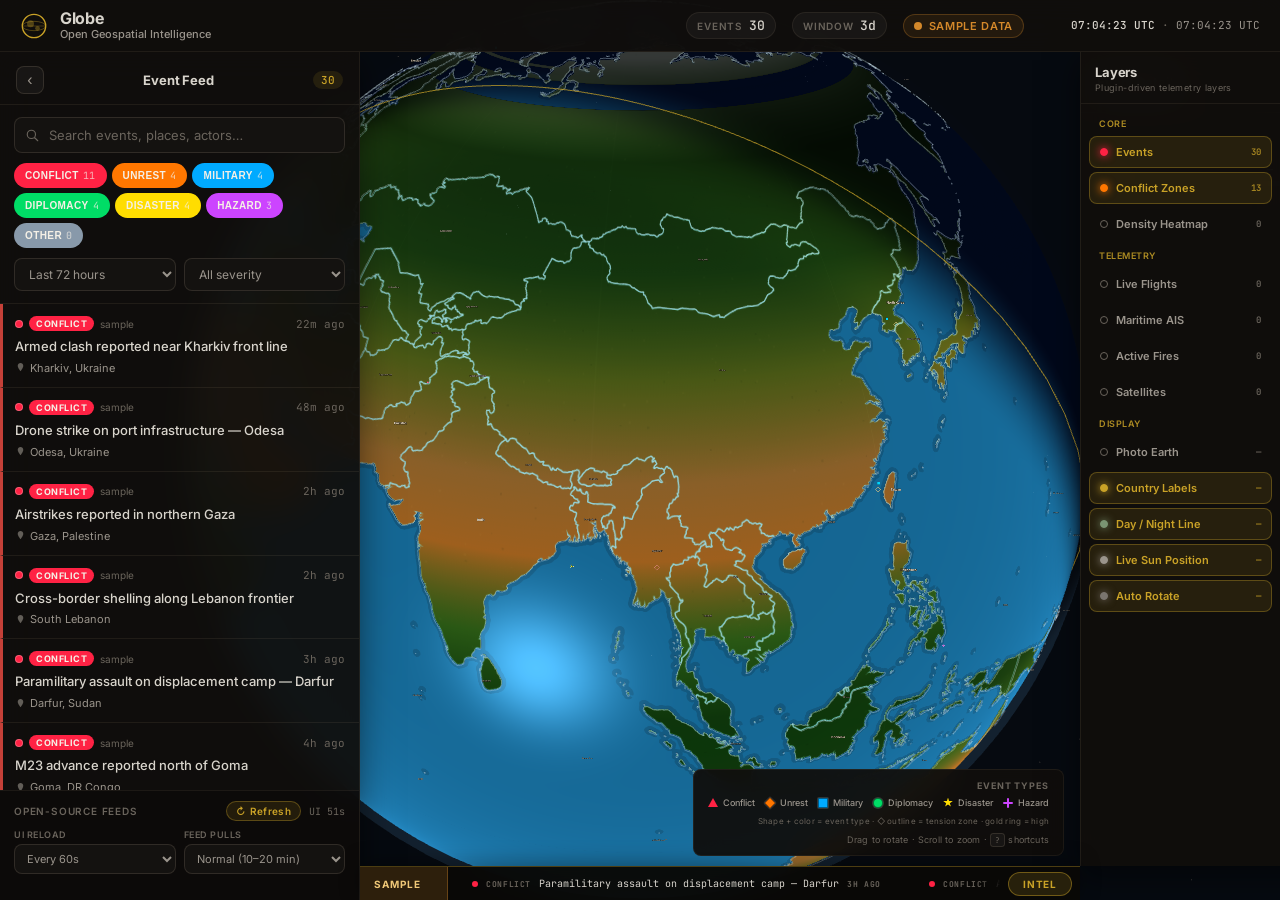
==== commit e1ba4fcc: "Bump asset versions to v16; log renderer version on load https://claude.ai/code/session_01Lb7LrsPQPi" ====
--- a/index.html
+++ b/index.html
@@ -247,6 +247,6 @@
   <div class="loader-step" id="loader-step">Loading cartography…</div>
 </div>
 
-<script type="module" src="/static/app.js?v=14"></script>
+<script type="module" src="/static/app.js?v=16"></script>
 </body>
 </html>
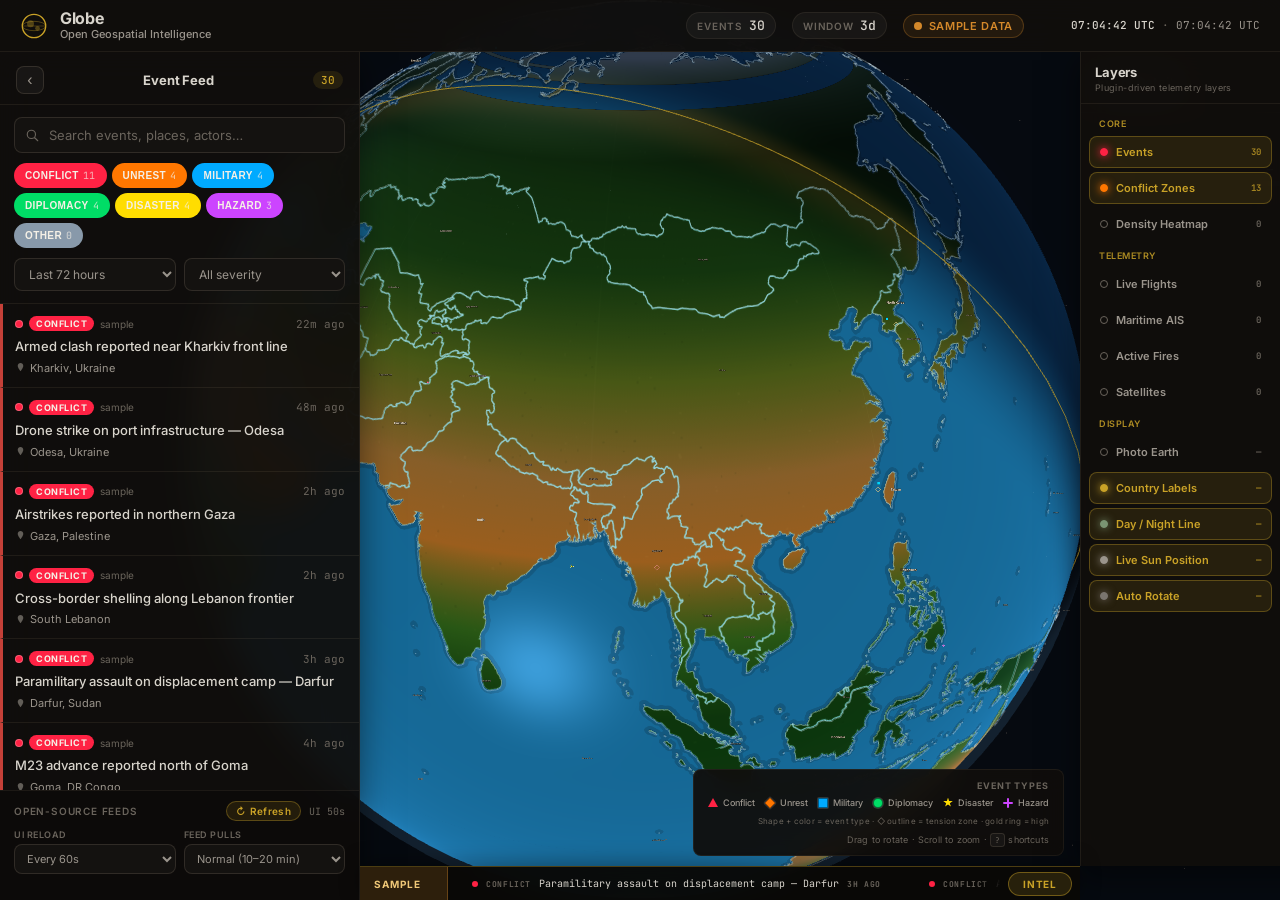
==== commit 6375f27d: "Fix terminator bullseye: night is now a dimmed copy of the day color The water shader gave day and n" ====
--- a/index.html
+++ b/index.html
@@ -247,6 +247,6 @@
   <div class="loader-step" id="loader-step">Loading cartography…</div>
 </div>
 
-<script type="module" src="/static/app.js?v=16"></script>
+<script type="module" src="/static/app.js?v=17"></script>
 </body>
 </html>
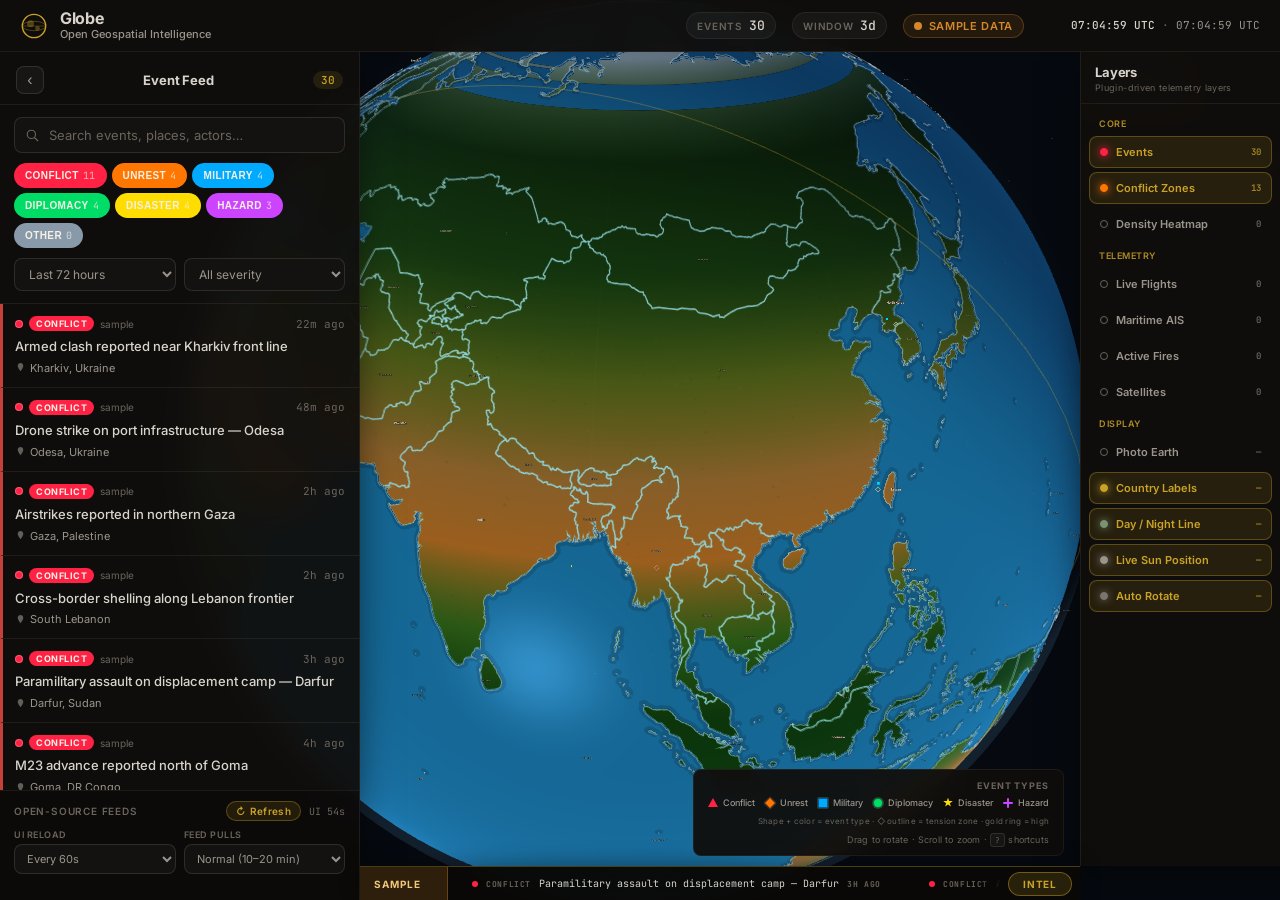
==== commit 306478ca: "Soften day/night shading; Day/Night toggle now disables it entirely Night side is a gentle cool dim " ====
--- a/index.html
+++ b/index.html
@@ -247,6 +247,6 @@
   <div class="loader-step" id="loader-step">Loading cartography…</div>
 </div>
 
-<script type="module" src="/static/app.js?v=17"></script>
+<script type="module" src="/static/app.js?v=18"></script>
 </body>
 </html>
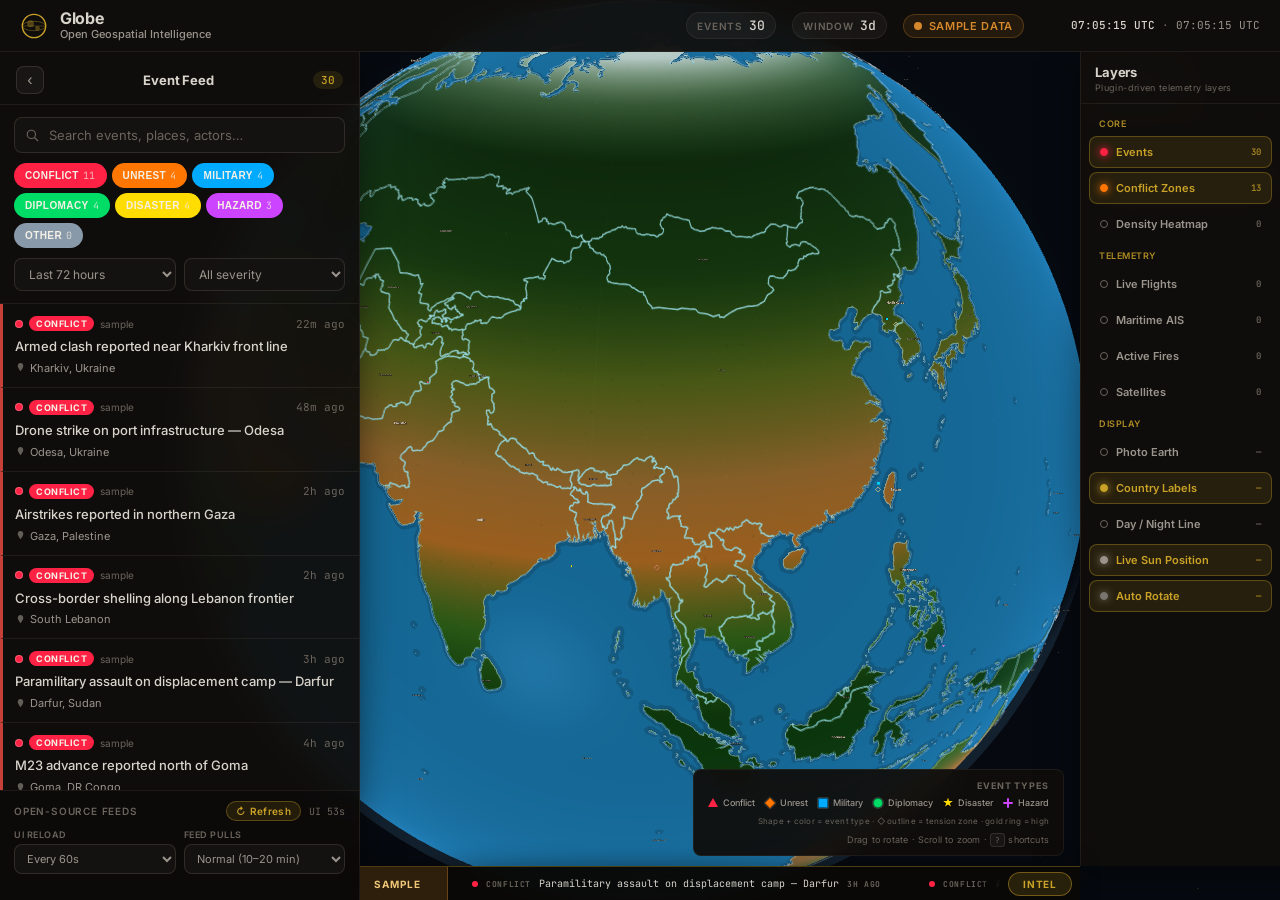
==== commit 3ef48019: "Fix polar bullseye: antimeridian-crossing polygons filled as world-wrapping bands Rings that cross t" ====
--- a/index.html
+++ b/index.html
@@ -247,6 +247,6 @@
   <div class="loader-step" id="loader-step">Loading cartography…</div>
 </div>
 
-<script type="module" src="/static/app.js?v=18"></script>
+<script type="module" src="/static/app.js?v=20"></script>
 </body>
 </html>
